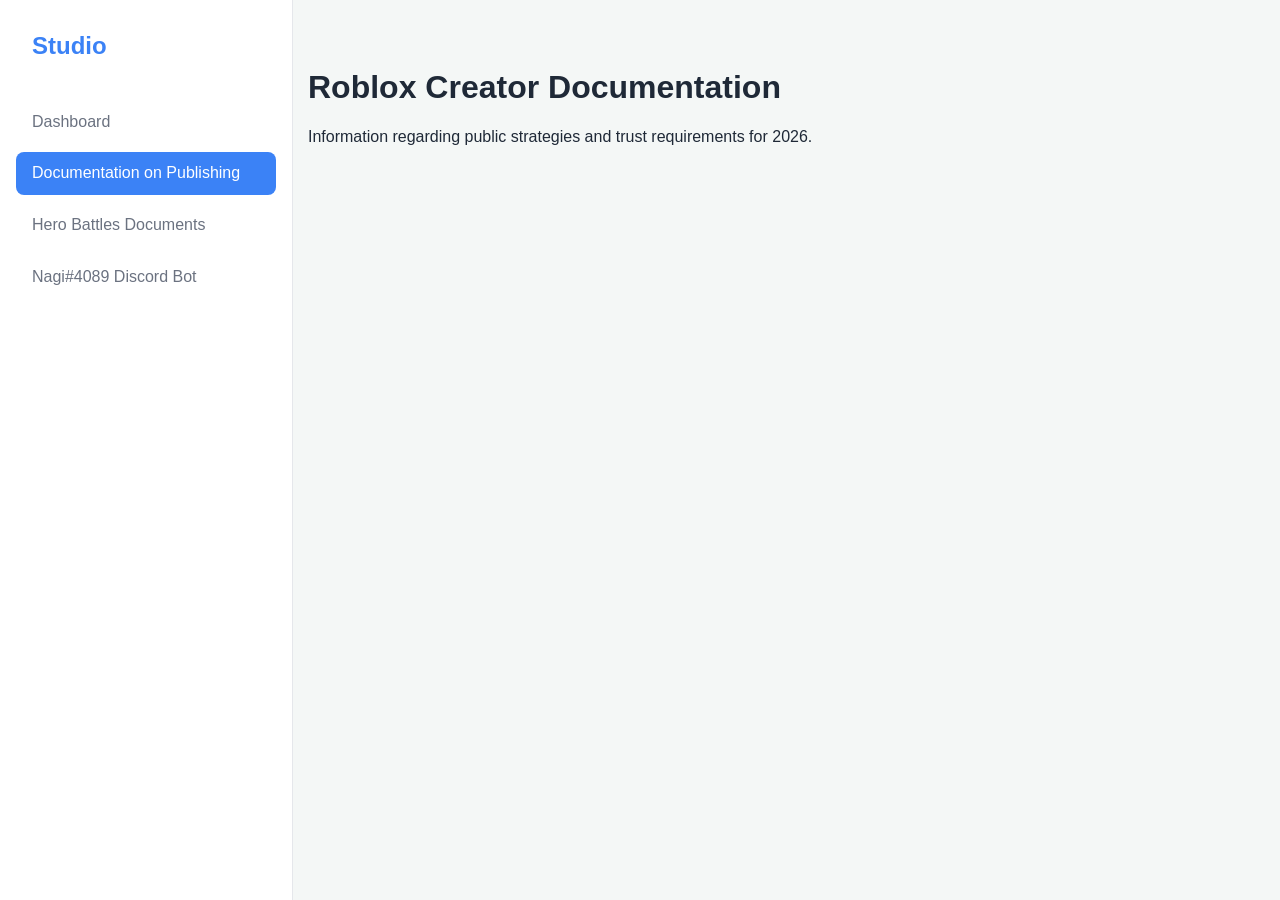
==== docspublishing.html @ 3b11dbc1 "Create docspublishing.html" ====
<!DOCTYPE html>
<html lang="en">
<head>
    <meta charset="UTF-8">
    <meta name="viewport" content="width=device-width, initial-scale=1.0">
    <title>Dominist Studios - Publishing</title>
    <link rel="stylesheet" href="style.css">
</head>
<body>
    <nav class="sidebar">
        <div class="logo">Studio</div>
        <ul>
            <li><a href="index.html">Dashboard</a></li>
            <li><a href="docspublishing.html" class="active">Documentation on Publishing</a></li>
            <li><a href="herobattles.html">Hero Battles Documents</a></li>
            <li><a href="nagibot.html">Nagi#4089 Discord Bot</a></li>
        </ul>
    </nav>

    <main class="content">
        <h1>Roblox Creator Documentation</h1>
        <p>Information regarding public strategies and trust requirements for 2026.</p>
        </main>
</body>
</html>
---- style.css ----
:root {
    --bg-color: #f4f7f6;
    --sidebar-color: #ffffff;
    --accent-color: #3b82f6;
    --text-main: #1f2937;
    --text-muted: #6b7280;
}

body {
    margin: 0;
    font-family: 'Inter', sans-serif;
    background-color: var(--bg-color);
    display: flex;
}

/* Sidebar Styling */
.sidebar {
    width: 260px;
    height: 100vh;
    background: var(--sidebar-color);
    border-right: 1px solid #e5e7eb;
    position: fixed;
    padding: 2rem 1rem;
}

.logo {
    font-size: 1.5rem;
    font-weight: 700;
    color: var(--accent-color);
    margin-bottom: 2.5rem;
    padding-left: 1rem;
}

.sidebar ul {
    list-style: none;
    padding: 0;
}

.sidebar li {
    margin-bottom: 0.5rem;
}

.sidebar a {
    text-decoration: none;
    color: var(--text-muted);
    padding: 0.8rem 1rem;
    display: block;
    border-radius: 8px;
    transition: all 0.3s ease;
    font-weight: 500;
}

/* Hover and Active States */
.sidebar a:hover {
    background: #f3f4f6;
    color: var(--text-main);
}

.sidebar a.active {
    background: var(--accent-color);
    color: white;
}

/* Main Content Area */
.content {
    margin-left: 260px; /* Same as sidebar width */
    padding: 3rem;
    width: 100%;
    color: var(--text-main);
}
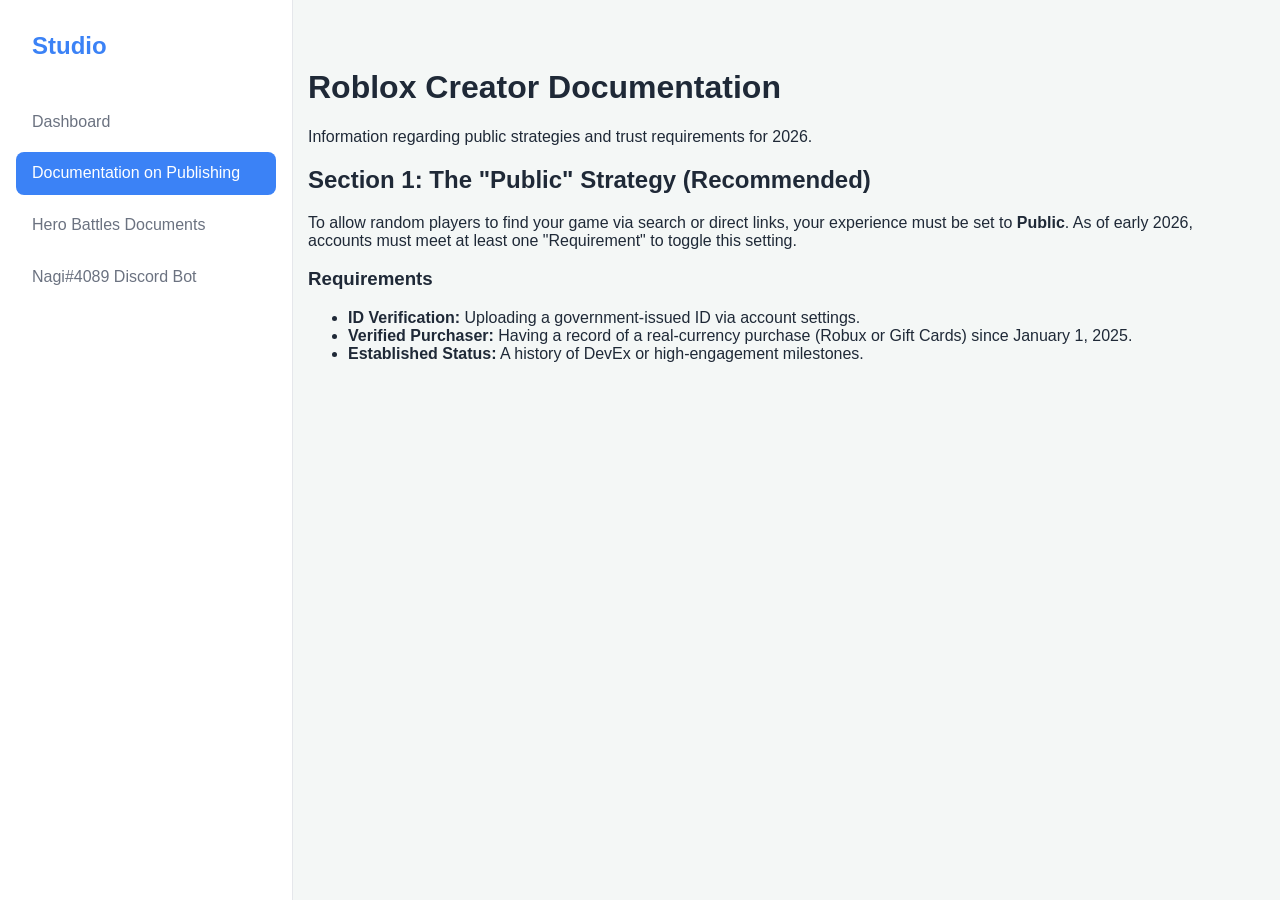
==== commit 85ffb7e3: "Update docspublishing.html" ====
--- a/docspublishing.html
+++ b/docspublishing.html
@@ -20,6 +20,16 @@
     <main class="content">
         <h1>Roblox Creator Documentation</h1>
         <p>Information regarding public strategies and trust requirements for 2026.</p>
-        </main>
+        <div style="display: none;">This div is completely hidden.</div>
+        <h2>Section 1: The "Public" Strategy (Recommended)</h2>
+        <p>To allow random players to find your game via search or direct links, your experience must be set to <strong>Public</strong>. As of early 2026, accounts must meet at least one "Requirement" to toggle this setting.</p>
+        <h3>Requirements</h3>
+        <ul>
+            <li><strong>ID Verification:</strong> Uploading a government-issued ID via account settings.</li>
+            <li><strong>Verified Purchaser:</strong> Having a record of a real-currency purchase (Robux or Gift Cards) since January 1, 2025.</li>
+            <li><strong>Established Status:</strong> A history of DevEx or high-engagement milestones.</li>
+        </ul>
+        
+     </main>
 </body>
 </html>
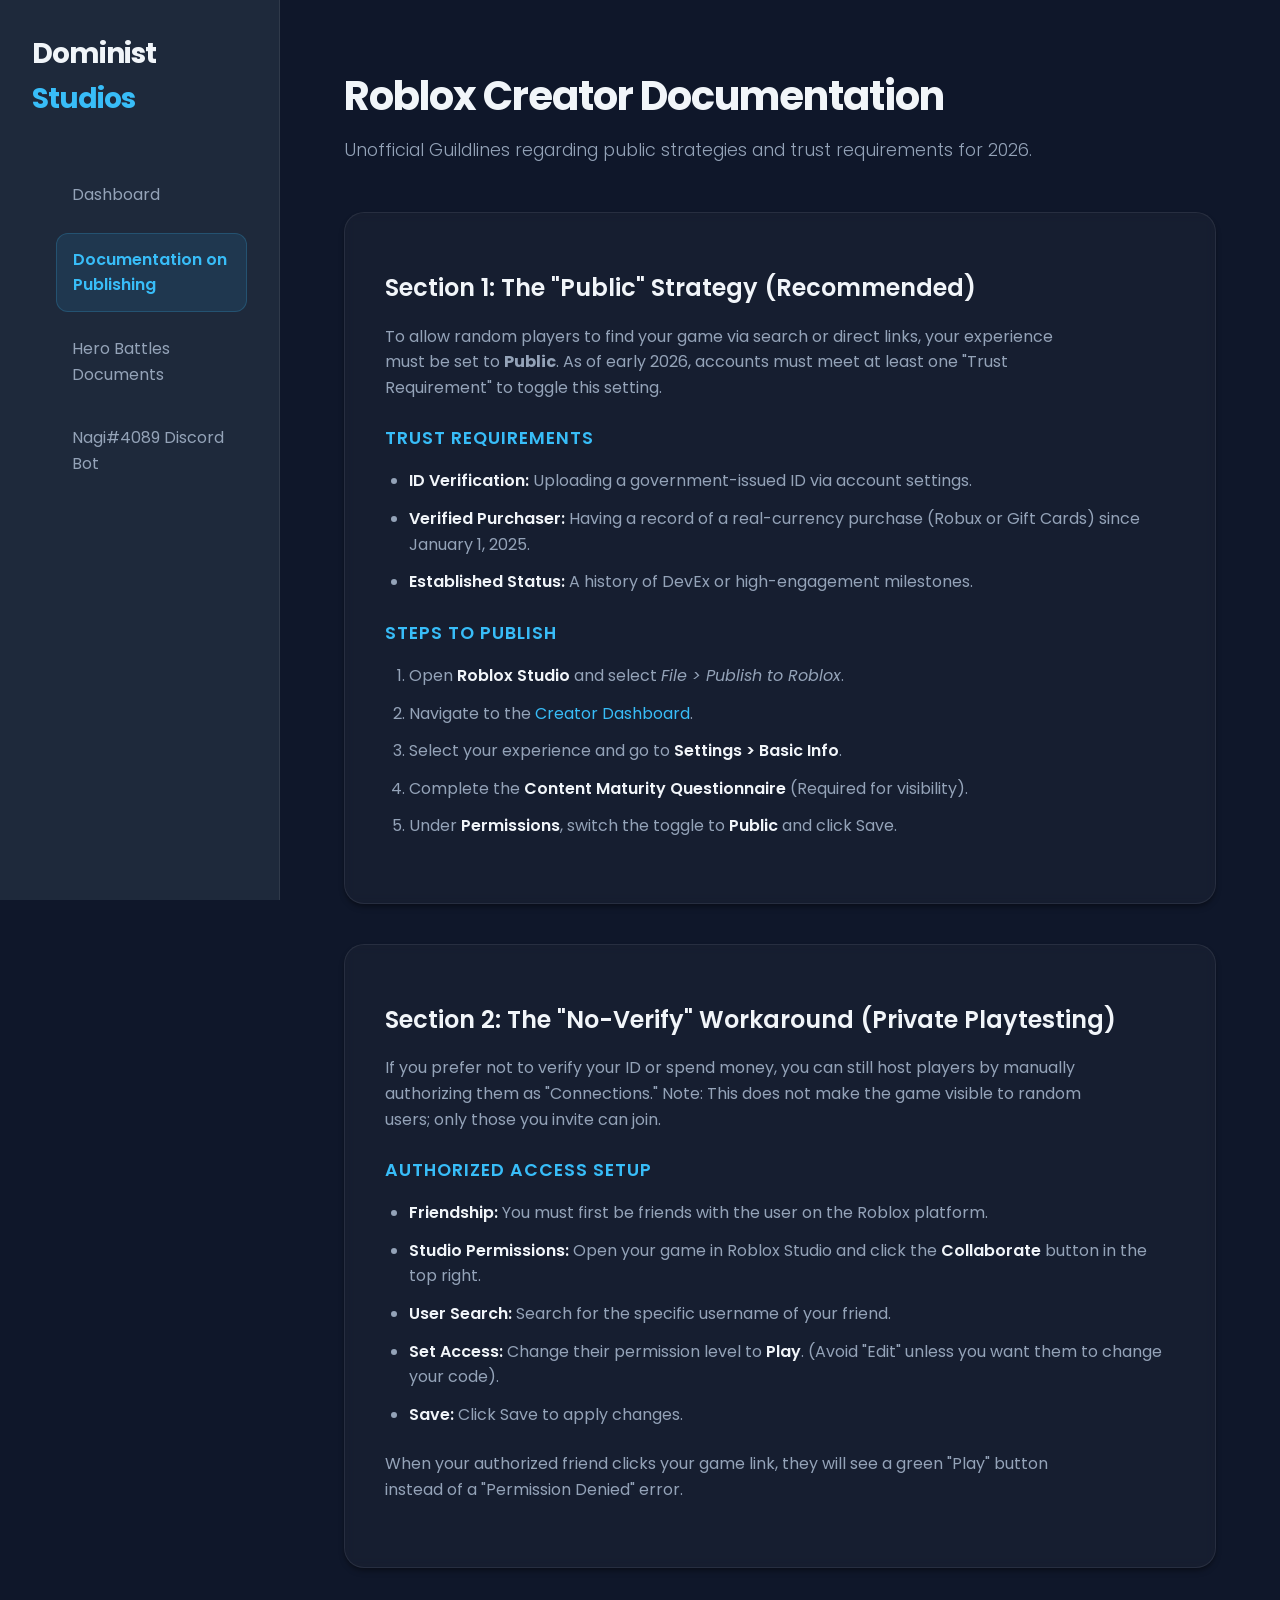
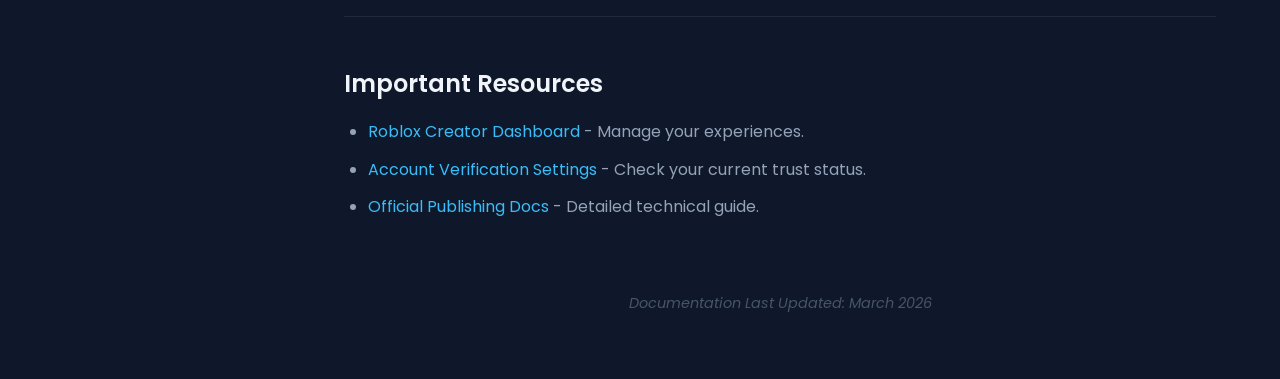
==== commit 58bb34e4: "Update docspublishing.html" ====
--- a/docspublishing.html
+++ b/docspublishing.html
@@ -3,15 +3,243 @@
 <head>
     <meta charset="UTF-8">
     <meta name="viewport" content="width=device-width, initial-scale=1.0">
-    <title>Dominist Studios - Publishing</title>
-    <link rel="stylesheet" href="style.css">
+    <title>Dominist Studios - Publishing (2026)</title>
+    <link href="https://fonts.googleapis.com/css2?family=Poppins:wght@300;400;600;700&display=swap" rel="stylesheet">
+    <style>
+        /* --- CORE STYLES & VARIABLES --- */
+        :root {
+            --bg-color: #0f172a;       /* Very dark navy */
+            --sidebar-bg: #1e293b;    /* Dark gray-blue */
+            --card-bg: rgba(255, 255, 255, 0.03); /* Glassmorphism background */
+            --border-color: rgba(255, 255, 255, 0.08); /* Subtle border */
+            
+            --text-primary: #f1f5f9;  /* Bright off-white */
+            --text-secondary: #94a3b8; /* Cool gray */
+            --accent-primary: #38bdf8; /* Bright cyan */
+            --accent-hover: #7dd3fc;   /* Lighter cyan */
+            
+            --shadow-md: 0 4px 6px -1px rgba(0, 0, 0, 0.3), 0 2px 4px -1px rgba(0, 0, 0, 0.2);
+            --transition: all 0.3s ease;
+        }
+
+        * {
+            box-sizing: border-box;
+            margin: 0;
+            padding: 0;
+        }
+
+        body {
+            font-family: 'Poppins', sans-serif;
+            background-color: var(--bg-color);
+            color: var(--text-primary);
+            display: flex; /* Creates the sidebar/main content layout */
+            min-height: 100vh;
+            line-height: 1.6;
+        }
+
+        /* --- SIDEBAR STYLING --- */
+        .sidebar {
+            width: 280px;
+            background-color: var(--sidebar-bg);
+            padding: 2rem;
+            display: flex;
+            flex-direction: column;
+            border-right: 1px solid var(--border-color);
+            position: fixed; /* Keeps sidebar fixed when scrolling */
+            height: 100vh;
+        }
+
+        .logo {
+            font-size: 1.75rem;
+            font-weight: 700;
+            color: var(--text-primary);
+            margin-bottom: 3rem;
+            letter-spacing: -1px;
+        }
+        
+        /* Highlight the 'Studios' part of the logo */
+        .logo span {
+            color: var(--accent-primary);
+        }
+
+        .sidebar ul {
+            list-style: none;
+        }
+
+        .sidebar li {
+            margin-bottom: 0.75rem;
+        }
+
+        .sidebar a {
+            text-decoration: none;
+            color: var(--text-secondary);
+            font-weight: 400;
+            display: block;
+            padding: 0.8rem 1rem;
+            border-radius: 12px;
+            transition: var(--transition);
+        }
+
+        /* Hover effect: Subtle background change and bright text */
+        .sidebar a:hover {
+            background-color: rgba(255, 255, 255, 0.05);
+            color: var(--text-primary);
+        }
+
+        /* Active link styling (cyan glow) */
+        .sidebar a.active {
+            background-color: rgba(56, 189, 248, 0.1);
+            color: var(--accent-primary);
+            font-weight: 600;
+            border: 1px solid rgba(56, 189, 248, 0.2);
+        }
+
+        /* --- MAIN CONTENT STYLING --- */
+        .content {
+            margin-left: 280px; /* IMPORTANT: Must match sidebar width */
+            padding: 4rem;
+            width: calc(100% - 280px);
+        }
+
+        /* Typography */
+        h1 {
+            font-size: 2.5rem;
+            font-weight: 700;
+            margin-bottom: 0.5rem;
+            letter-spacing: -1px;
+        }
+
+        .subtitle {
+            color: var(--text-secondary);
+            font-size: 1.1rem;
+            font-weight: 300;
+            margin-bottom: 3rem;
+        }
+
+        h2 {
+            font-size: 1.5rem;
+            color: var(--text-primary);
+            margin-bottom: 1rem;
+            margin-top: 1rem;
+            font-weight: 600;
+        }
+        
+        /* Content Sections (Glassmorphism Cards) */
+        section {
+            background-color: var(--card-bg);
+            border: 1px solid var(--border-color);
+            padding: 2.5rem;
+            border-radius: 20px;
+            margin-bottom: 2.5rem;
+            box-shadow: var(--shadow-md);
+            backdrop-filter: blur(5px); /* Adds subtle frosted glass blur */
+        }
+        
+        section p {
+            color: var(--text-secondary);
+            margin-bottom: 1.5rem;
+            max-width: 700px; /* Limits paragraph width for readability */
+        }
+        
+        hr {
+            border: 0;
+            border-top: 1px solid var(--border-color);
+            margin: 3rem 0;
+        }
+
+        /* List Styling within Sections */
+        h3 {
+            font-size: 1.1rem;
+            color: var(--accent-primary);
+            margin-bottom: 1rem;
+            text-transform: uppercase;
+            letter-spacing: 1px;
+            font-weight: 600;
+        }
+
+        ul, ol {
+            margin-left: 1.5rem;
+            margin-bottom: 1.5rem;
+            color: var(--text-secondary);
+        }
+
+        li {
+            margin-bottom: 0.75rem;
+        }
+        
+        li strong {
+            color: var(--text-primary);
+            font-weight: 600;
+        }
+
+        /* Hyperlinks within content */
+        .content a {
+            color: var(--accent-primary);
+            text-decoration: none;
+            border-bottom: 1px solid transparent;
+            transition: var(--transition);
+        }
+
+        .content a:hover {
+            color: var(--accent-hover);
+            border-bottom: 1px solid var(--accent-hover);
+        }
+
+        /* Footer */
+        footer {
+            margin-top: auto;
+            padding-top: 2rem;
+            text-align: center;
+            color: #475569; /* Much dimmer gray */
+            font-size: 0.9rem;
+        }
+
+        /* Mobile Responsive Design */
+        @media (max-width: 900px) {
+            body {
+                flex-direction: column; /* Stacks sidebar on top of content */
+            }
+
+            .sidebar {
+                width: 100%;
+                height: auto;
+                position: relative;
+                padding: 1.5rem;
+                border-right: none;
+                border-bottom: 1px solid var(--border-color);
+            }
+            
+            .logo {
+                margin-bottom: 1.5rem;
+                text-align: center;
+            }
+
+            .sidebar ul {
+                display: flex;
+                flex-wrap: wrap;
+                justify-content: center;
+                gap: 0.5rem;
+            }
+            
+            .sidebar li {
+                margin-bottom: 0;
+            }
+
+            .content {
+                margin-left: 0;
+                width: 100%;
+                padding: 2rem;
+            }
+        }
+    </style>
 </head>
 <body>
+
     <nav class="sidebar">
-        <div class="logo">Studio</div>
+        <div class="logo">Dominist <span>Studios</span></div>
         <ul>
             <li><a href="index.html">Dashboard</a></li>
-            <li><a href="docspublishing.html" class="active">Documentation on Publishing</a></li>
+            <li><a href="publishing.html" class="active">Documentation on Publishing</a></li>
             <li><a href="herobattles.html">Hero Battles Documents</a></li>
             <li><a href="nagibot.html">Nagi#4089 Discord Bot</a></li>
         </ul>
@@ -19,17 +247,58 @@
 
     <main class="content">
         <h1>Roblox Creator Documentation</h1>
-        <p>Information regarding public strategies and trust requirements for 2026.</p>
-        <div style="display: none;">This div is completely hidden.</div>
-        <h2>Section 1: The "Public" Strategy (Recommended)</h2>
-        <p>To allow random players to find your game via search or direct links, your experience must be set to <strong>Public</strong>. As of early 2026, accounts must meet at least one "Requirement" to toggle this setting.</p>
-        <h3>Requirements</h3>
-        <ul>
-            <li><strong>ID Verification:</strong> Uploading a government-issued ID via account settings.</li>
-            <li><strong>Verified Purchaser:</strong> Having a record of a real-currency purchase (Robux or Gift Cards) since January 1, 2025.</li>
-            <li><strong>Established Status:</strong> A history of DevEx or high-engagement milestones.</li>
-        </ul>
-        
-     </main>
+        <p class="subtitle">Unofficial Guildlines regarding public strategies and trust requirements for 2026.</p>
+        
+        <section>
+            <h2>Section 1: The "Public" Strategy (Recommended)</h2>
+            <p>To allow random players to find your game via search or direct links, your experience must be set to <strong>Public</strong>. As of early 2026, accounts must meet at least one "Trust Requirement" to toggle this setting.</p>
+            
+            <h3>Trust Requirements</h3>
+            <ul>
+                <li><strong>ID Verification:</strong> Uploading a government-issued ID via account settings.</li>
+                <li><strong>Verified Purchaser:</strong> Having a record of a real-currency purchase (Robux or Gift Cards) since January 1, 2025.</li>
+                <li><strong>Established Status:</strong> A history of DevEx or high-engagement milestones.</li>
+            </ul>
+
+            <h3>Steps to Publish</h3>
+            <ol>
+                <li>Open <strong>Roblox Studio</strong> and select <em>File > Publish to Roblox</em>.</li>
+                <li>Navigate to the <a href="https://create.roblox.com/dashboard/creations" target="_blank">Creator Dashboard</a>.</li>
+                <li>Select your experience and go to <strong>Settings > Basic Info</strong>.</li>
+                <li>Complete the <strong>Content Maturity Questionnaire</strong> (Required for visibility).</li>
+                <li>Under <strong>Permissions</strong>, switch the toggle to <strong>Public</strong> and click Save.</li>
+            </ol>
+        </section>
+
+        <section>
+            <h2>Section 2: The "No-Verify" Workaround (Private Playtesting)</h2>
+            <p>If you prefer not to verify your ID or spend money, you can still host players by manually authorizing them as "Connections." Note: This does not make the game visible to random users; only those you invite can join.</p>
+
+            <h3>Authorized Access Setup</h3>
+            <ul>
+                <li><strong>Friendship:</strong> You must first be friends with the user on the Roblox platform.</li>
+                <li><strong>Studio Permissions:</strong> Open your game in Roblox Studio and click the <strong>Collaborate</strong> button in the top right.</li>
+                <li><strong>User Search:</strong> Search for the specific username of your friend.</li>
+                <li><strong>Set Access:</strong> Change their permission level to <strong>Play</strong>. (Avoid "Edit" unless you want them to change your code).</li>
+                <li><strong>Save:</strong> Click Save to apply changes.</li>
+            </ul>
+            <p>When your authorized friend clicks your game link, they will see a green "Play" button instead of a "Permission Denied" error.</p>
+        </section>
+
+        <hr>
+
+        <section style="background: transparent; border: none; padding: 0; backdrop-filter: none; box-shadow: none;">
+            <h2>Important Resources</h2>
+            <ul>
+                <li><a href="https://create.roblox.com/dashboard/creations" target="_blank">Roblox Creator Dashboard</a> - Manage your experiences.</li>
+                <li><a href="https://www.roblox.com/my/account#!/personal" target="_blank">Account Verification Settings</a> - Check your current trust status.</li>
+                <li><a href="https://create.roblox.com/docs/production/publishing/publishing-experiences" target="_blank">Official Publishing Docs</a> - Detailed technical guide.</li>
+            </ul>
+        </section>
+
+        <footer>
+            <p><em>Documentation Last Updated: March 2026</em></p>
+        </footer>
+    </main>
 </body>
 </html>
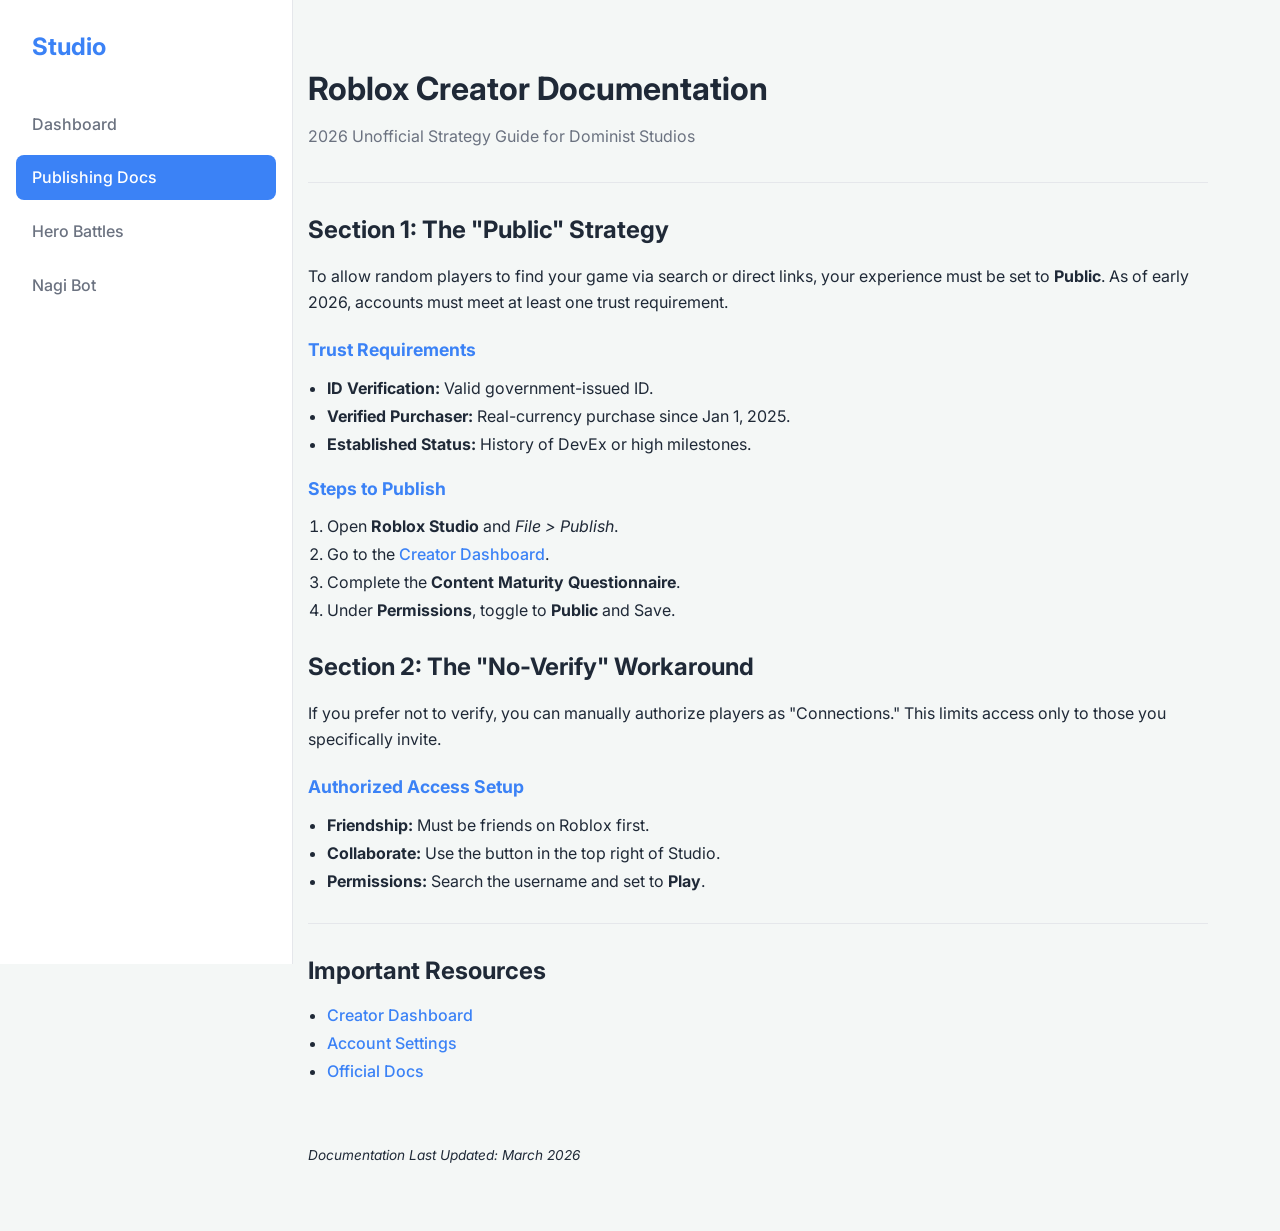
==== commit b13e5a5b: "Update docspublishing.html" ====
--- a/docspublishing.html
+++ b/docspublishing.html
@@ -3,296 +3,153 @@
 <head>
     <meta charset="UTF-8">
     <meta name="viewport" content="width=device-width, initial-scale=1.0">
-    <title>Dominist Studios - Publishing (2026)</title>
-    <link href="https://fonts.googleapis.com/css2?family=Poppins:wght@300;400;600;700&display=swap" rel="stylesheet">
+    <title>Dominist Studios - Publishing</title>
+    <link href="https://fonts.googleapis.com/css2?family=Inter:wght@400;500;700&display=swap" rel="stylesheet">
     <style>
-        /* --- CORE STYLES & VARIABLES --- */
+        /* --- YOUR EXACT CSS --- */
         :root {
-            --bg-color: #0f172a;       /* Very dark navy */
-            --sidebar-bg: #1e293b;    /* Dark gray-blue */
-            --card-bg: rgba(255, 255, 255, 0.03); /* Glassmorphism background */
-            --border-color: rgba(255, 255, 255, 0.08); /* Subtle border */
-            
-            --text-primary: #f1f5f9;  /* Bright off-white */
-            --text-secondary: #94a3b8; /* Cool gray */
-            --accent-primary: #38bdf8; /* Bright cyan */
-            --accent-hover: #7dd3fc;   /* Lighter cyan */
-            
-            --shadow-md: 0 4px 6px -1px rgba(0, 0, 0, 0.3), 0 2px 4px -1px rgba(0, 0, 0, 0.2);
-            --transition: all 0.3s ease;
-        }
-
-        * {
-            box-sizing: border-box;
-            margin: 0;
-            padding: 0;
+            --bg-color: #f4f7f6;
+            --sidebar-color: #ffffff;
+            --accent-color: #3b82f6;
+            --text-main: #1f2937;
+            --text-muted: #6b7280;
         }
 
         body {
-            font-family: 'Poppins', sans-serif;
+            margin: 0;
+            font-family: 'Inter', sans-serif;
             background-color: var(--bg-color);
-            color: var(--text-primary);
-            display: flex; /* Creates the sidebar/main content layout */
-            min-height: 100vh;
-            line-height: 1.6;
+            display: flex;
         }
 
-        /* --- SIDEBAR STYLING --- */
+        /* Sidebar Styling */
         .sidebar {
-            width: 280px;
-            background-color: var(--sidebar-bg);
-            padding: 2rem;
-            display: flex;
-            flex-direction: column;
-            border-right: 1px solid var(--border-color);
-            position: fixed; /* Keeps sidebar fixed when scrolling */
+            width: 260px;
             height: 100vh;
+            background: var(--sidebar-color);
+            border-right: 1px solid #e5e7eb;
+            position: fixed;
+            padding: 2rem 1rem;
         }
 
         .logo {
-            font-size: 1.75rem;
+            font-size: 1.5rem;
             font-weight: 700;
-            color: var(--text-primary);
-            margin-bottom: 3rem;
-            letter-spacing: -1px;
-        }
-        
-        /* Highlight the 'Studios' part of the logo */
-        .logo span {
-            color: var(--accent-primary);
+            color: var(--accent-color);
+            margin-bottom: 2.5rem;
+            padding-left: 1rem;
         }
 
         .sidebar ul {
             list-style: none;
+            padding: 0;
         }
 
         .sidebar li {
-            margin-bottom: 0.75rem;
+            margin-bottom: 0.5rem;
         }
 
         .sidebar a {
             text-decoration: none;
-            color: var(--text-secondary);
-            font-weight: 400;
+            color: var(--text-muted);
+            padding: 0.8rem 1rem;
             display: block;
-            padding: 0.8rem 1rem;
-            border-radius: 12px;
-            transition: var(--transition);
+            border-radius: 8px;
+            transition: all 0.3s ease;
+            font-weight: 500;
         }
 
-        /* Hover effect: Subtle background change and bright text */
+        /* Hover and Active States */
         .sidebar a:hover {
-            background-color: rgba(255, 255, 255, 0.05);
-            color: var(--text-primary);
+            background: #f3f4f6;
+            color: var(--text-main);
         }
 
-        /* Active link styling (cyan glow) */
         .sidebar a.active {
-            background-color: rgba(56, 189, 248, 0.1);
-            color: var(--accent-primary);
-            font-weight: 600;
-            border: 1px solid rgba(56, 189, 248, 0.2);
+            background: var(--accent-color);
+            color: white;
         }
 
-        /* --- MAIN CONTENT STYLING --- */
+        /* Main Content Area */
         .content {
-            margin-left: 280px; /* IMPORTANT: Must match sidebar width */
-            padding: 4rem;
-            width: calc(100% - 280px);
+            margin-left: 260px; /* Same as sidebar width */
+            padding: 3rem;
+            max-width: 900px; /* Added for better readability on wide screens */
+            width: 100%;
+            color: var(--text-main);
         }
 
-        /* Typography */
-        h1 {
-            font-size: 2.5rem;
-            font-weight: 700;
-            margin-bottom: 0.5rem;
-            letter-spacing: -1px;
-        }
-
-        .subtitle {
-            color: var(--text-secondary);
-            font-size: 1.1rem;
-            font-weight: 300;
-            margin-bottom: 3rem;
-        }
-
-        h2 {
-            font-size: 1.5rem;
-            color: var(--text-primary);
-            margin-bottom: 1rem;
-            margin-top: 1rem;
-            font-weight: 600;
-        }
-        
-        /* Content Sections (Glassmorphism Cards) */
-        section {
-            background-color: var(--card-bg);
-            border: 1px solid var(--border-color);
-            padding: 2.5rem;
-            border-radius: 20px;
-            margin-bottom: 2.5rem;
-            box-shadow: var(--shadow-md);
-            backdrop-filter: blur(5px); /* Adds subtle frosted glass blur */
-        }
-        
-        section p {
-            color: var(--text-secondary);
-            margin-bottom: 1.5rem;
-            max-width: 700px; /* Limits paragraph width for readability */
-        }
-        
-        hr {
-            border: 0;
-            border-top: 1px solid var(--border-color);
-            margin: 3rem 0;
-        }
-
-        /* List Styling within Sections */
-        h3 {
-            font-size: 1.1rem;
-            color: var(--accent-primary);
-            margin-bottom: 1rem;
-            text-transform: uppercase;
-            letter-spacing: 1px;
-            font-weight: 600;
-        }
-
-        ul, ol {
-            margin-left: 1.5rem;
-            margin-bottom: 1.5rem;
-            color: var(--text-secondary);
-        }
-
-        li {
-            margin-bottom: 0.75rem;
-        }
-        
-        li strong {
-            color: var(--text-primary);
-            font-weight: 600;
-        }
-
-        /* Hyperlinks within content */
-        .content a {
-            color: var(--accent-primary);
-            text-decoration: none;
-            border-bottom: 1px solid transparent;
-            transition: var(--transition);
-        }
-
-        .content a:hover {
-            color: var(--accent-hover);
-            border-bottom: 1px solid var(--accent-hover);
-        }
-
-        /* Footer */
-        footer {
-            margin-top: auto;
-            padding-top: 2rem;
-            text-align: center;
-            color: #475569; /* Much dimmer gray */
-            font-size: 0.9rem;
-        }
-
-        /* Mobile Responsive Design */
-        @media (max-width: 900px) {
-            body {
-                flex-direction: column; /* Stacks sidebar on top of content */
-            }
-
-            .sidebar {
-                width: 100%;
-                height: auto;
-                position: relative;
-                padding: 1.5rem;
-                border-right: none;
-                border-bottom: 1px solid var(--border-color);
-            }
-            
-            .logo {
-                margin-bottom: 1.5rem;
-                text-align: center;
-            }
-
-            .sidebar ul {
-                display: flex;
-                flex-wrap: wrap;
-                justify-content: center;
-                gap: 0.5rem;
-            }
-            
-            .sidebar li {
-                margin-bottom: 0;
-            }
-
-            .content {
-                margin-left: 0;
-                width: 100%;
-                padding: 2rem;
-            }
-        }
+        /* --- ADDITIONAL CONTENT TWEAKS (Matching your style) --- */
+        h1 { font-size: 2rem; margin-bottom: 0.5rem; }
+        h2 { font-size: 1.5rem; margin-top: 2rem; color: var(--text-main); }
+        h3 { font-size: 1.1rem; margin-top: 1.5rem; color: var(--accent-color); }
+        p { line-height: 1.6; color: var(--text-main); margin-bottom: 1rem; }
+        ul, ol { padding-left: 1.2rem; color: var(--text-main); }
+        li { margin-bottom: 0.5rem; }
+        hr { border: 0; border-top: 1px solid #e5e7eb; margin: 2rem 0; }
+        footer { margin-top: 4rem; color: var(--text-muted); font-size: 0.85rem; }
+        a.resource-link { color: var(--accent-color); text-decoration: none; font-weight: 500; }
+        a.resource-link:hover { text-decoration: underline; }
     </style>
 </head>
 <body>
 
     <nav class="sidebar">
-        <div class="logo">Dominist <span>Studios</span></div>
+        <div class="logo">Studio</div>
         <ul>
             <li><a href="index.html">Dashboard</a></li>
-            <li><a href="publishing.html" class="active">Documentation on Publishing</a></li>
-            <li><a href="herobattles.html">Hero Battles Documents</a></li>
-            <li><a href="nagibot.html">Nagi#4089 Discord Bot</a></li>
+            <li><a href="docspublishing.html" class="active">Publishing Docs</a></li>
+            <li><a href="herobattles.html">Hero Battles</a></li>
+            <li><a href="nagibot.html">Nagi Bot</a></li>
         </ul>
     </nav>
 
     <main class="content">
         <h1>Roblox Creator Documentation</h1>
-        <p class="subtitle">Unofficial Guildlines regarding public strategies and trust requirements for 2026.</p>
+        <p style="color: var(--text-muted);">2026 Unofficial Strategy Guide for Dominist Studios</p>
         
+        <hr>
+
         <section>
-            <h2>Section 1: The "Public" Strategy (Recommended)</h2>
-            <p>To allow random players to find your game via search or direct links, your experience must be set to <strong>Public</strong>. As of early 2026, accounts must meet at least one "Trust Requirement" to toggle this setting.</p>
+            <h2>Section 1: The "Public" Strategy</h2>
+            <p>To allow random players to find your game via search or direct links, your experience must be set to <strong>Public</strong>. As of early 2026, accounts must meet at least one trust requirement.</p>
             
             <h3>Trust Requirements</h3>
             <ul>
-                <li><strong>ID Verification:</strong> Uploading a government-issued ID via account settings.</li>
-                <li><strong>Verified Purchaser:</strong> Having a record of a real-currency purchase (Robux or Gift Cards) since January 1, 2025.</li>
-                <li><strong>Established Status:</strong> A history of DevEx or high-engagement milestones.</li>
+                <li><strong>ID Verification:</strong> Valid government-issued ID.</li>
+                <li><strong>Verified Purchaser:</strong> Real-currency purchase since Jan 1, 2025.</li>
+                <li><strong>Established Status:</strong> History of DevEx or high milestones.</li>
             </ul>
 
             <h3>Steps to Publish</h3>
             <ol>
-                <li>Open <strong>Roblox Studio</strong> and select <em>File > Publish to Roblox</em>.</li>
-                <li>Navigate to the <a href="https://create.roblox.com/dashboard/creations" target="_blank">Creator Dashboard</a>.</li>
-                <li>Select your experience and go to <strong>Settings > Basic Info</strong>.</li>
-                <li>Complete the <strong>Content Maturity Questionnaire</strong> (Required for visibility).</li>
-                <li>Under <strong>Permissions</strong>, switch the toggle to <strong>Public</strong> and click Save.</li>
+                <li>Open <strong>Roblox Studio</strong> and <em>File > Publish</em>.</li>
+                <li>Go to the <a href="https://create.roblox.com/dashboard/creations" class="resource-link">Creator Dashboard</a>.</li>
+                <li>Complete the <strong>Content Maturity Questionnaire</strong>.</li>
+                <li>Under <strong>Permissions</strong>, toggle to <strong>Public</strong> and Save.</li>
             </ol>
         </section>
 
         <section>
-            <h2>Section 2: The "No-Verify" Workaround (Private Playtesting)</h2>
-            <p>If you prefer not to verify your ID or spend money, you can still host players by manually authorizing them as "Connections." Note: This does not make the game visible to random users; only those you invite can join.</p>
+            <h2>Section 2: The "No-Verify" Workaround</h2>
+            <p>If you prefer not to verify, you can manually authorize players as "Connections." This limits access only to those you specifically invite.</p>
 
             <h3>Authorized Access Setup</h3>
             <ul>
-                <li><strong>Friendship:</strong> You must first be friends with the user on the Roblox platform.</li>
-                <li><strong>Studio Permissions:</strong> Open your game in Roblox Studio and click the <strong>Collaborate</strong> button in the top right.</li>
-                <li><strong>User Search:</strong> Search for the specific username of your friend.</li>
-                <li><strong>Set Access:</strong> Change their permission level to <strong>Play</strong>. (Avoid "Edit" unless you want them to change your code).</li>
-                <li><strong>Save:</strong> Click Save to apply changes.</li>
+                <li><strong>Friendship:</strong> Must be friends on Roblox first.</li>
+                <li><strong>Collaborate:</strong> Use the button in the top right of Studio.</li>
+                <li><strong>Permissions:</strong> Search the username and set to <strong>Play</strong>.</li>
             </ul>
-            <p>When your authorized friend clicks your game link, they will see a green "Play" button instead of a "Permission Denied" error.</p>
         </section>
 
         <hr>
 
-        <section style="background: transparent; border: none; padding: 0; backdrop-filter: none; box-shadow: none;">
+        <section>
             <h2>Important Resources</h2>
             <ul>
-                <li><a href="https://create.roblox.com/dashboard/creations" target="_blank">Roblox Creator Dashboard</a> - Manage your experiences.</li>
-                <li><a href="https://www.roblox.com/my/account#!/personal" target="_blank">Account Verification Settings</a> - Check your current trust status.</li>
-                <li><a href="https://create.roblox.com/docs/production/publishing/publishing-experiences" target="_blank">Official Publishing Docs</a> - Detailed technical guide.</li>
+                <li><a href="https://create.roblox.com/dashboard/creations" class="resource-link">Creator Dashboard</a></li>
+                <li><a href="https://www.roblox.com/my/account#!/personal" class="resource-link">Account Settings</a></li>
+                <li><a href="https://create.roblox.com/docs/production/publishing/publishing-experiences" class="resource-link">Official Docs</a></li>
             </ul>
         </section>
 
@@ -300,5 +157,6 @@
             <p><em>Documentation Last Updated: March 2026</em></p>
         </footer>
     </main>
+
 </body>
 </html>
